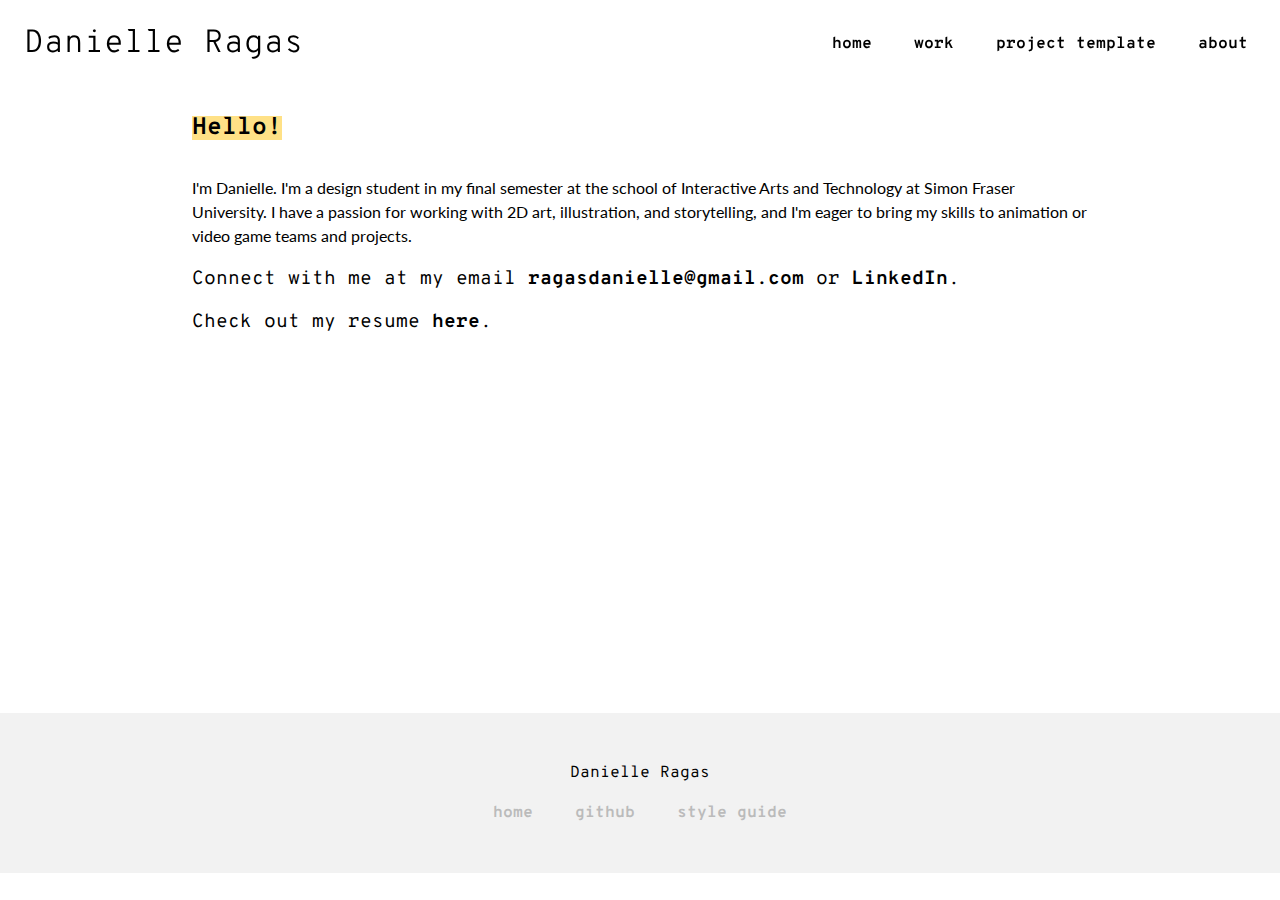
==== about.html @ 9d45aa0d "First check in" ====
<!DOCTYPE html>
<html lang="en">
  <head>
    <meta charset="utf-8">
    <title>Danielle Ragas | Home</title>
    <link rel="stylesheet" type="text/css" href="css/normalize.css" />
    <link rel="stylesheet" type="text/css" href="css/main.css" />
    <link rel="stylesheet" type="text/css" href="css/grids.css" />
    <meta name="viewport" content="width=device-width, initial-scale=1">
  </head>

  <body>

    <header>
      <nav class="col-container">
        <div class="col">
          <a class="nav-title" href="index.html">Danielle Ragas</a>
        </div>

        <div class="col-nav">
          <div class="nav-links">
            <a class="nav-link" href="index.html">home</a>
            <a class="nav-link" href="index.html#work">work</a>
            <a class="nav-link" href="project-template.html">project template</a>
            <a class="nav-link" href="about.html">about</a>
          </div>
        </div>

      </nav>
    </header>

    <div class="container">
      <section>
        <h2>Hello!</h2>
        <p>I'm Danielle. I'm a design student in my final semester at the school of Interactive Arts and Technology at Simon Fraser University. I have a passion for working with 2D art, illustration, and storytelling, and I'm eager to bring my skills to animation or video game teams and projects. </p>

        <p class="about-text">Connect with me at my email <a href="#">ragasdanielle@gmail.com</a> or <a href="#">LinkedIn</a>.</p>

        <p class="about-text">Check out my resume <a href="#">here</a>.</p>
      </section>

    </div>

    <footer>
      <p>Danielle Ragas</p>
      <a class="footer-link" href="index.html">home</a>
      <a class="footer-link" href="https://github.com/daniellerrrrrr/P03Portfolio">github</a>
      <a class="footer-link" href="styleguide.html">style guide</a>
    </footer>

  </body>
</html>
---- css/main.css ----
@import url('https://fonts.googleapis.com/css?family=Overpass+Mono:300,400,600|Lato:400,700');

body{
  color: #000;
  margin:0;
  font-family: 'Lato', sans-serif;
  line-height: 1.5rem;
}

header{
  margin: 1rem;
}

a{
  text-decoration: none;
  color: #000;
  font-weight: bold;
  transition: 0.2s;
}

.container a:hover{
  background: #ffe186;
  transition: 0.2s;
}

.container{
  width: 70%;
  margin: 6rem auto 2rem;
  min-height: 65vh;
}

.index-container{
  width: 90%;
  margin: 6rem auto 2rem;
}

h1, h2, h3, h4{
  font-family: 'Overpass Mono', sans-serif;
}

h2{
  background: #ffe186;
  display: inline-block;
}

h3{
  font-style: italic;
}

img{
  width: 100%;
}

figure{
  margin: 0 0.5rem 1rem 0;
}

figcaption{
  font-style: italic;
}

.image-link{
  -webkit-filter: grayscale(70%);
  filter: grayscale(70%);
  opacity: 0.8;
  transition: 0.4s;
  /* width: 75%; */
}

.image-link:hover{
  -webkit-filter: grayscale(0%);
  filter: grayscale(0%);
  opacity: 1;
  transition: 0.4s;
}

.image-header{
  padding: 8rem;
  background: center / cover no-repeat url("../images/coverImages/beepCover.jpg");
}

nav{
  background-color: rgba(255, 255, 255, 0.75);
  width: 100%;
  margin:0;
  /* font-weight: bold; */
  padding: 1.5rem;
  position: fixed;
  top:0;
  left:0;
  overflow: hidden;
  font-family: 'Overpass Mono', sans-serif;
  z-index: 99;
}

.nav-link{
  margin-left: 2rem;
  transition: 0.2s;
}

.nav-link:hover, .nav-title:hover{
  /* color: #ffbd14; */
  /* font-weight: bold; */
  transition: 0.2s;
  border-bottom: 4px solid #ffe186;
}

.nav-links{
  text-align: right;
  padding: 0.5rem;
  text-transform: lowercase;
}

.nav-link-example a{
  transition: 0.2s;
  background: #fff;
  text-transform: lowercase;
  font-family: 'Overpass Mono', sans-serif;
}

.nav-link-example a:hover{
  transition: 0.2s;
  background: #fff;
  border-bottom: 4px solid #ffe186;
}

.nav-title{
  text-align: left;
  padding: 0;
  margin: 0;
  font-size: 2rem;
  font-weight: 300;
  transition: 0.3s;
  line-height: normal;
}

footer{
  background: #f2f2f2;
  padding: 2rem 2rem 3rem;
  text-align: center;
  font-family: 'Overpass Mono', sans-serif;
}

.footer-link{
  padding: 1rem;
  font-weight: bold;
  color: #bbb;
  transition: 0.2s;
}

.footer-link:hover{
  color: #000;
  transition: 0.2s;
}

.element{
  background: #FFF;
  padding: 0 0.5rem 0.5rem 0rem;
}

.h1-styleguide{
  font-size: 2rem;
  font-weight: bold;
  line-height: 1rem;
}

.font-styleguide{
  font-size: 1.5rem;
  margin-top: 0;
}

.divider{
  border-top: 3px solid #e3e3e3;
}

.divider-col-2{
}

.main{
  font-family: 'Lato', sans-serif;
}

.secondary{
  font-family: 'Overpass Mono', sans-serif;
}

.proj-name{
  font-size: 1.7rem;
  background: #fff;
  font-weight: bold;
  margin-bottom: 0.5rem;
  /* display:block; */
}

/* .proj-name-alt{
  background: #ffe186;
  display: inline-block;
  font-size: 1.7rem;
  font-weight: bold;
  margin-bottom: 0.5rem;
} */

.proj-role{
  font-size: 1rem;
  background: #fff;
  margin-top: 0;
}

.about-text{
  font-size: 1.2rem;
  /* font-weight: bold; */
  font-family: 'Overpass Mono', sans-serif;
}

@media only screen and (max-width: 820px) {
  .container{
    width: 80%;
    margin: 10rem auto 2rem;
  }

  .nav-links{
    text-align: left;
    padding-left: 0;
  }

  .nav-link{
    margin-left: 0;
    margin-right:2rem;
  }

  .divider-col-2{
    border-top: 3px solid #e3e3e3;
  }

  .secondary{
    margin-top:2rem;
  }
}
---- css/grids.css ----
*, *::after, *::before{
  box-sizing: border-box;
}

.col-container{
  display: flex;
  display: -webkit-flex;
  display: -ms-flex;

  flex-wrap: wrap;
  -webkit-flex-wrap: wrap;
  -ms-flex-wrap: wrap;

  align-items: flex-start;
  -webkit-align-items: flex-start;
  -ms-align-items: flex-start;
}

.col{
  flex: 1 1 0;
  -webkit-flex: 1 1 0;
  -ms-webkit-flex:  1 1 0;
}

.col-nav{
  flex: 2 1 0;
  -webkit-flex: 2 1 0;
  -ms-webkit-flex:  2 1 0;
}

.col-2:last-child{
  margin-left: 1rem;
}

.align{
  align-items: baseline;
}

.index{
  flex-direction: column;
}

@media only screen and (max-width: 820px) {
  .col-container{
    flex-direction: column;
  }

  .col:last-child{
    margin-left: 0rem;
  }
}
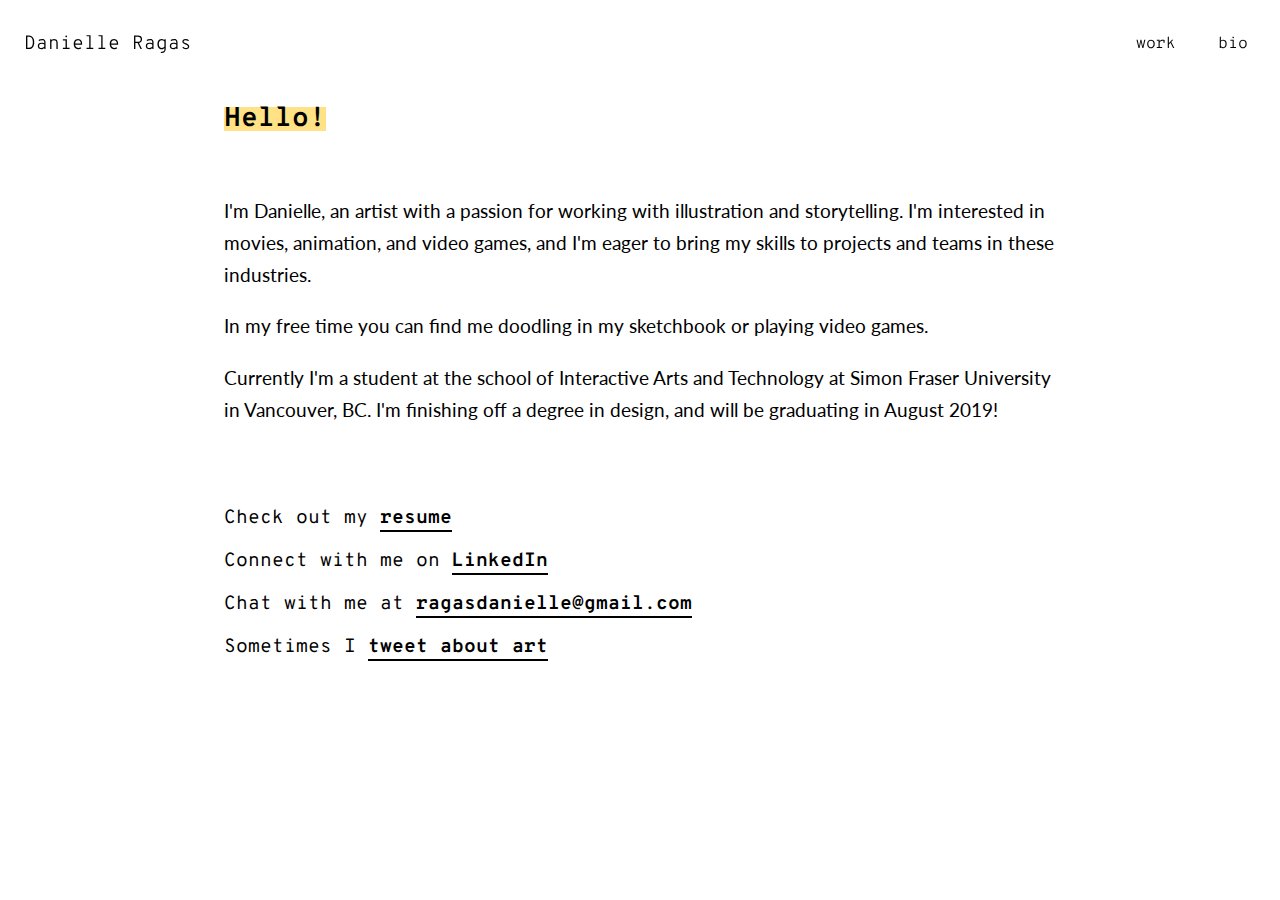
==== commit afd80b74: "2nd Draft" ====
--- a/about.html
+++ b/about.html
@@ -2,7 +2,7 @@
 <html lang="en">
   <head>
     <meta charset="utf-8">
-    <title>Danielle Ragas | Home</title>
+    <title>Danielle Ragas | About</title>
     <link rel="stylesheet" type="text/css" href="css/normalize.css" />
     <link rel="stylesheet" type="text/css" href="css/main.css" />
     <link rel="stylesheet" type="text/css" href="css/grids.css" />
@@ -12,17 +12,15 @@
   <body>
 
     <header>
-      <nav class="col-container">
+      <nav class="col-container-nav">
         <div class="col">
           <a class="nav-title" href="index.html">Danielle Ragas</a>
         </div>
 
         <div class="col-nav">
           <div class="nav-links">
-            <a class="nav-link" href="index.html">home</a>
-            <a class="nav-link" href="index.html#work">work</a>
-            <a class="nav-link" href="project-template.html">project template</a>
-            <a class="nav-link" href="about.html">about</a>
+            <a class="nav-link" href="index.html">work</a>
+            <a class="nav-link" href="about.html">bio</a>
           </div>
         </div>
 
@@ -31,22 +29,31 @@
 
     <div class="container">
       <section>
-        <h2>Hello!</h2>
-        <p>I'm Danielle. I'm a design student in my final semester at the school of Interactive Arts and Technology at Simon Fraser University. I have a passion for working with 2D art, illustration, and storytelling, and I'm eager to bring my skills to animation or video game teams and projects. </p>
+        <h2 class="about-title">Hello!</h2>
 
-        <p class="about-text">Connect with me at my email <a href="#">ragasdanielle@gmail.com</a> or <a href="#">LinkedIn</a>.</p>
+        <!-- <div class="about-header"></div> -->
 
-        <p class="about-text">Check out my resume <a href="#">here</a>.</p>
+        <p class="about">I'm Danielle, an artist with a passion for working with illustration and storytelling. I'm interested in movies, animation, and video games, and I'm eager to bring my skills to projects and teams in these industries.</p>
+        <p class="about">In my free time you can find me doodling in my sketchbook or playing video games.</p>
+
+        <p class="about">Currently I'm a student at the school of Interactive Arts and Technology at Simon Fraser University in Vancouver, BC. I'm finishing off a degree in design, and will be graduating in August 2019!</p>
+
+        <div class="about-links ">
+          <p>Check out my <a href="docs/DanielleRagas_resume.pdf">resume</a></p>
+          <p>Connect with me on <a href="#">LinkedIn</a></p>
+          <p>Chat with me at <a href="mailto:ragasdanielle@gmail.com">ragasdanielle@gmail.com</a></p>
+          <p>Sometimes I <a href="https://twitter.com/tsuyuus">tweet about art</a></p>
+        </div>
       </section>
-
     </div>
 
-    <footer>
-      <p>Danielle Ragas</p>
-      <a class="footer-link" href="index.html">home</a>
-      <a class="footer-link" href="https://github.com/daniellerrrrrr/P03Portfolio">github</a>
+    <!-- <footer>
+      <a class="footer-link" href="mailto:ragasdanielle@gmail.com">ragasdanielle@gmail.com</a>
+      <a class="footer-link" href="https://twitter.com/tsuyuus">Twitter</a>
+      <a class="footer-link" href="https://www.linkedin.com/in/daniellerr/">LinkedIn</a>
+      <a class="footer-link" href="https://github.com/daniellerrrrrr/P03Portfolio">Github</a>
       <a class="footer-link" href="styleguide.html">style guide</a>
-    </footer>
+    </footer> -->
 
   </body>
 </html>
--- a/css/main.css
+++ b/css/main.css
@@ -7,6 +7,10 @@
   line-height: 1.5rem;
 }
 
+p{
+  margin-top:0;
+}
+
 header{
   margin: 1rem;
 }
@@ -14,41 +18,73 @@
 a{
   text-decoration: none;
   color: #000;
+  transition: 0.2s;
+}
+
+.container a{
   font-weight: bold;
-  transition: 0.2s;
+  border-bottom: 2px solid #000;
 }
 
 .container a:hover{
   background: #ffe186;
   transition: 0.2s;
+  border-bottom: 2px solid #ffe186;
+  /* border-bottom: 2px solid #fff; */
 }
 
 .container{
-  width: 70%;
+  width: 65%;
   margin: 6rem auto 2rem;
-  min-height: 65vh;
+  min-height: 67vh;
 }
 
 .index-container{
-  width: 90%;
-  margin: 6rem auto 2rem;
+  margin: 5.55rem auto 0;
+}
+
+::selection {
+  background: #e3e3e3;
+}
+
+::-moz-selection {
+  background: #e3e3e3;
 }
 
 h1, h2, h3, h4{
   font-family: 'Overpass Mono', sans-serif;
+  margin: 0.7rem 0;
 }
 
 h2{
   background: #ffe186;
   display: inline-block;
+  font-size: 1.7rem;
 }
 
 h3{
+  margin-bottom: 0.5rem;
+  font-weight: 600;
+}
+
+h4{
   font-style: italic;
+}
+
+/* .list{
+  margin-bottom: 0.5rem;
+} */
+
+ul{
+  list-style-type: none;
+  padding: 0 2rem 0 0;
+  margin-top: 0;
 }
 
 img{
   width: 100%;
+  height: 100%;
+  vertical-align: bottom;
 }
 
 figure{
@@ -59,31 +95,62 @@
   font-style: italic;
 }
 
+.space{
+  margin-top:3rem;
+}
+
 .image-link{
-  -webkit-filter: grayscale(70%);
-  filter: grayscale(70%);
+  -webkit-filter: grayscale(0%);
+  filter: grayscale(0%);
   opacity: 0.8;
   transition: 0.4s;
-  /* width: 75%; */
 }
 
 .image-link:hover{
+  -webkit-filter: grayscale(100%);
+  filter: grayscale(100%);
+  opacity: 1;
+  transition: 0.4s;
+}
+
+.image-header{
+  padding: 8rem;
+  background: center / cover no-repeat url("../images/coverImages/amorphousCover.jpg");
+}
+
+.index-image{
+  padding: 15rem 5rem 5rem 6rem;
   -webkit-filter: grayscale(0%);
   filter: grayscale(0%);
-  opacity: 1;
   transition: 0.4s;
 }
 
-.image-header{
-  padding: 8rem;
+.index-image:hover{
+  -webkit-filter: grayscale(75%);
+  filter: grayscale(75%);
+  transition: 0.4s;
+}
+
+.beep{
   background: center / cover no-repeat url("../images/coverImages/beepCover.jpg");
+}
+
+.bioware{
+  background: center / cover no-repeat url("../images/coverImages/anthemCover.png");
+}
+
+.illust{
+  background: center / cover no-repeat url("../images/coverImages/coffeeCover.png");
+}
+
+.amorphous{
+  background: center / cover no-repeat url("../images/coverImages/amorphousCover.jpg");
 }
 
 nav{
   background-color: rgba(255, 255, 255, 0.75);
   width: 100%;
   margin:0;
-  /* font-weight: bold; */
   padding: 1.5rem;
   position: fixed;
   top:0;
@@ -109,6 +176,7 @@
   text-align: right;
   padding: 0.5rem;
   text-transform: lowercase;
+  font-weight: 300;
 }
 
 .nav-link-example a{
@@ -116,6 +184,8 @@
   background: #fff;
   text-transform: lowercase;
   font-family: 'Overpass Mono', sans-serif;
+  font-weight: 300;
+  border-bottom: 0;
 }
 
 .nav-link-example a:hover{
@@ -128,7 +198,7 @@
   text-align: left;
   padding: 0;
   margin: 0;
-  font-size: 2rem;
+  font-size: 1.2rem;
   font-weight: 300;
   transition: 0.3s;
   line-height: normal;
@@ -136,21 +206,24 @@
 
 footer{
   background: #f2f2f2;
-  padding: 2rem 2rem 3rem;
-  text-align: center;
+  /* background: #ffffff; */
+  padding: 2rem;
+  text-align: right;
   font-family: 'Overpass Mono', sans-serif;
 }
 
 .footer-link{
-  padding: 1rem;
-  font-weight: bold;
-  color: #bbb;
+  font-size: 0.75rem;
+  margin-left: 0.5rem;
+  font-weight: 300;
+  color: #909090;
   transition: 0.2s;
 }
 
 .footer-link:hover{
   color: #000;
   transition: 0.2s;
+  border-bottom: 1px solid #000;
 }
 
 .element{
@@ -161,7 +234,7 @@
 .h1-styleguide{
   font-size: 2rem;
   font-weight: bold;
-  line-height: 1rem;
+  margin: 1rem 0 1rem 0;
 }
 
 .font-styleguide{
@@ -171,6 +244,7 @@
 
 .divider{
   border-top: 3px solid #e3e3e3;
+  padding: 1rem 0 0 0;
 }
 
 .divider-col-2{
@@ -185,32 +259,93 @@
 }
 
 .proj-name{
-  font-size: 1.7rem;
+  font-size: 1.8rem;
   background: #fff;
+  /* background: #ffe186; */
   font-weight: bold;
+  margin: 0.5rem 0 0;
+  /* padding: 0.3rem 0.3rem 0; */
+}
+
+.proj-role{
+  font-size: 1.2rem;
+  background: #fff;
+  margin-top: 0;
+  font-style: italic;
+  margin: 1rem 0;
+  padding: 0.2rem 0;
+}
+
+.index-image h3{
+  margin-top: 0;
+}
+
+.about{
+  font-size: 1.2rem;
+  line-height: 2rem;
+  margin-top: 1rem;
+}
+
+.about-title{
+  margin-bottom: 3rem;
+}
+
+.about-header{
+  padding: 7rem;
+  background: center / cover no-repeat url("../images/coverImages/coffeeCover.png");
+}
+
+.about-links{
+  margin: 5rem 0;
+  font-size: 1.2rem;
+  font-family: 'Overpass Mono', sans-serif;
+}
+
+.bg{
+  display: inline-block;
   margin-bottom: 0.5rem;
-  /* display:block; */
-}
-
-/* .proj-name-alt{
+  border: 1px solid #000;
+  padding:4rem 0 1rem 1rem;
+  width:100%;
+}
+
+.footer-colour{
+  background: #f2f2f2;
+  display: inline-block;
+  margin-bottom: 0.5rem;
+  padding:4rem 0 1rem 1rem;
+  width:100%;
+}
+
+.accent{
   background: #ffe186;
   display: inline-block;
-  font-size: 1.7rem;
-  font-weight: bold;
   margin-bottom: 0.5rem;
-} */
-
-.proj-role{
-  font-size: 1rem;
-  background: #fff;
-  margin-top: 0;
-}
-
-.about-text{
-  font-size: 1.2rem;
-  /* font-weight: bold; */
-  font-family: 'Overpass Mono', sans-serif;
-}
+  padding:4rem 0 1rem 1rem;
+  width:100%;
+}
+
+.index-link{
+  width: 100%;
+  /* display: block;
+  height: auto; */
+}
+
+.footer p{
+  display: inline-block;
+}
+
+.desc{
+  width: 70%;
+  margin:auto;
+  padding: 6rem 0;
+}
+
+.index-container figure{
+  margin: 0;
+  padding: 0;
+}
+
 
 @media only screen and (max-width: 820px) {
   .container{
@@ -218,6 +353,10 @@
     margin: 10rem auto 2rem;
   }
 
+  .index-container{
+    margin: 8rem auto 0;
+  }
+
   .nav-links{
     text-align: left;
     padding-left: 0;
@@ -235,4 +374,34 @@
   .secondary{
     margin-top:2rem;
   }
-}
+
+  /* .beep{
+    padding: 5rem;
+  }
+
+  .bioware{
+    padding: 5rem;
+  }
+
+  .illust{
+    padding: 5rem;
+  }
+
+  .amorphous{
+    padding: 5rem;
+  } */
+
+  .index-image{
+    padding: 10rem 5rem;
+  }
+
+  footer{
+    text-align: left;
+  }
+
+  .footer-link{
+    margin: 0 0.5rem 0 0;
+  }
+
+
+}
--- a/css/grids.css
+++ b/css/grids.css
@@ -16,6 +16,65 @@
   -ms-align-items: flex-start;
 }
 
+.index{
+  display: flex;
+  display: -webkit-flex;
+  display: -ms-flex;
+
+  flex-wrap: wrap;
+  -webkit-flex-wrap: wrap;
+  -ms-flex-wrap: wrap;
+
+  align-items: stretch;
+  -webkit-align-items: stretch;
+  -ms-align-items: stretch;
+}
+
+.col-container-nav{
+  display: flex;
+  display: -webkit-flex;
+  display: -ms-flex;
+
+  flex-wrap: wrap;
+  -webkit-flex-wrap: wrap;
+  -ms-flex-wrap: wrap;
+
+  align-items: center;
+  -webkit-align-items: center;
+  -ms-align-items: center;
+}
+
+.col-container-project{
+  display: flex;
+  display: -webkit-flex;
+  display: -ms-flex;
+
+  flex-wrap: wrap;
+  -webkit-flex-wrap: wrap;
+  -ms-flex-wrap: wrap;
+
+  align-items: flex-start;
+  -webkit-align-items: flex-start;
+  -ms-align-items: flex-start;
+
+}
+
+.col-projects{
+
+}
+
+.col-desc{
+  flex: 1 1 5rem;
+  margin-right: 3rem;
+}
+
+.col-desc-illust-page{
+  flex: 5 1 5rem;
+  margin-right: 3rem;
+}
+
+
+
 .col{
   flex: 1 1 0;
   -webkit-flex: 1 1 0;
@@ -28,7 +87,10 @@
   -ms-webkit-flex:  2 1 0;
 }
 
-.col-2:last-child{
+/* .col-2:last-child{
+  margin-left: 1rem;
+} */
+.col-2{
   margin-left: 1rem;
 }
 
@@ -36,9 +98,18 @@
   align-items: baseline;
 }
 
-.index{
+/* .index{
   flex-direction: column;
+} */
+
+.col-index{
+  width: 35%;
 }
+
+.col-index:nth-child(even){
+  width: 65%;
+}
+
 
 @media only screen and (max-width: 820px) {
   .col-container{
@@ -48,4 +119,19 @@
   .col:last-child{
     margin-left: 0rem;
   }
+
+  .col{
+    width: 100%;
+  }
+
+  .col-index{
+    width: 100%;
+  }
+  .col-index:nth-child(even){
+    width: 100%;
+  }
+
+  .col-2{
+    margin-left: 0;
+  }
 }
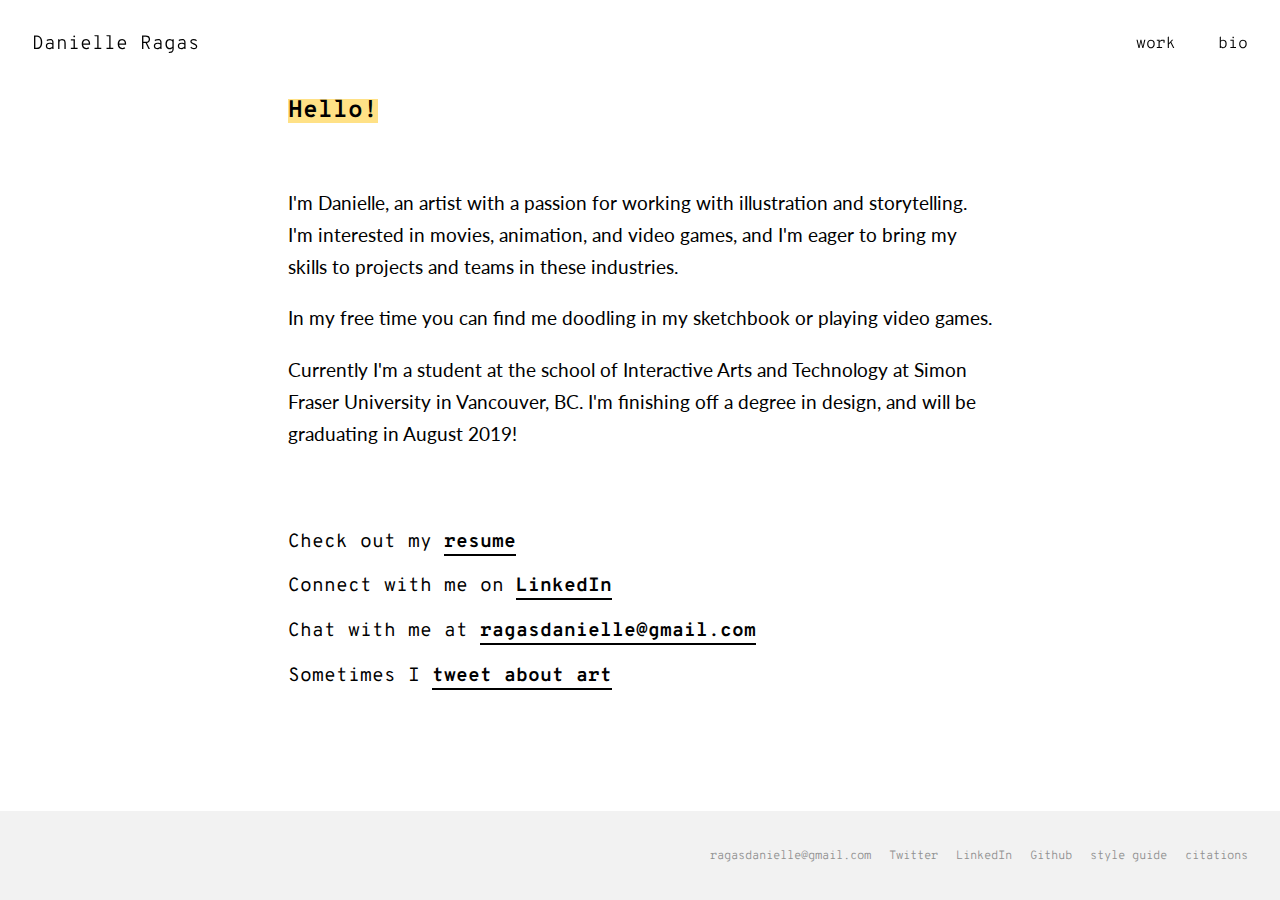
==== commit a10d6825: "copy+content+styling edits" ====
--- a/about.html
+++ b/about.html
@@ -10,6 +10,7 @@
   </head>
 
   <body>
+    <div class="content">
 
     <header>
       <nav class="col-container-nav">
@@ -27,12 +28,11 @@
       </nav>
     </header>
 
+<main>
+
     <div class="container">
       <section>
         <h2 class="about-title">Hello!</h2>
-
-        <!-- <div class="about-header"></div> -->
-
         <p class="about">I'm Danielle, an artist with a passion for working with illustration and storytelling. I'm interested in movies, animation, and video games, and I'm eager to bring my skills to projects and teams in these industries.</p>
         <p class="about">In my free time you can find me doodling in my sketchbook or playing video games.</p>
 
@@ -46,14 +46,17 @@
         </div>
       </section>
     </div>
+  </main>
 
-    <!-- <footer>
-      <a class="footer-link" href="mailto:ragasdanielle@gmail.com">ragasdanielle@gmail.com</a>
-      <a class="footer-link" href="https://twitter.com/tsuyuus">Twitter</a>
-      <a class="footer-link" href="https://www.linkedin.com/in/daniellerr/">LinkedIn</a>
-      <a class="footer-link" href="https://github.com/daniellerrrrrr/P03Portfolio">Github</a>
-      <a class="footer-link" href="styleguide.html">style guide</a>
-    </footer> -->
+  <footer>
+    <a class="footer-link" href="mailto:ragasdanielle@gmail.com">ragasdanielle@gmail.com</a>
+    <a class="footer-link" href="https://twitter.com/tsuyuus">Twitter</a>
+    <a class="footer-link" href="https://www.linkedin.com/in/daniellerr/">LinkedIn</a>
+    <a class="footer-link" href="https://github.com/daniellerrrrrr/P03Portfolio">Github</a>
+    <a class="footer-link" href="styleguide.html">style guide</a>
+    <a class="footer-link" href="citations.html">citations</a>
+  </footer>
 
+</div>
   </body>
 </html>
--- a/css/main.css
+++ b/css/main.css
@@ -7,18 +7,17 @@
   line-height: 1.5rem;
 }
 
+html, body { height: 100%; }
+
+
 p{
-  margin-top:0;
-}
-
-header{
-  margin: 1rem;
+  line-height: 1.6rem;
 }
 
 a{
   text-decoration: none;
   color: #000;
-  transition: 0.2s;
+  transition: 0.1s;
 }
 
 .container a{
@@ -30,17 +29,17 @@
   background: #ffe186;
   transition: 0.2s;
   border-bottom: 2px solid #ffe186;
-  /* border-bottom: 2px solid #fff; */
 }
 
 .container{
-  width: 65%;
-  margin: 6rem auto 2rem;
-  min-height: 67vh;
+  width: 55%;
+  margin: 5.5rem auto 4.5rem;
+  /* min-height: 67vh; */
 }
 
 .index-container{
-  margin: 5.55rem auto 0;
+  width: 55%;
+  margin: 5.5rem auto 0;
 }
 
 ::selection {
@@ -51,7 +50,7 @@
   background: #e3e3e3;
 }
 
-h1, h2, h3, h4{
+h1, h2, h3, h4, h5{
   font-family: 'Overpass Mono', sans-serif;
   margin: 0.7rem 0;
 }
@@ -59,21 +58,25 @@
 h2{
   background: #ffe186;
   display: inline-block;
-  font-size: 1.7rem;
-}
-
-h3{
+  font-size: 1.5rem;
+}
+
+.index-container h2{
+  background: #fff;
+}
+
+/* h3{
   margin-bottom: 0.5rem;
   font-weight: 600;
-}
-
-h4{
+} */
+
+/* h4{
   font-style: italic;
-}
-
-/* .list{
-  margin-bottom: 0.5rem;
 } */
+
+h5{
+  line-height: 0;
+}
 
 ul{
   list-style-type: none;
@@ -88,7 +91,7 @@
 }
 
 figure{
-  margin: 0 0.5rem 1rem 0;
+  margin: 0 0.5rem 0.5rem 0;
 }
 
 figcaption{
@@ -102,14 +105,12 @@
 .image-link{
   -webkit-filter: grayscale(0%);
   filter: grayscale(0%);
-  opacity: 0.8;
   transition: 0.4s;
 }
 
 .image-link:hover{
   -webkit-filter: grayscale(100%);
   filter: grayscale(100%);
-  opacity: 1;
   transition: 0.4s;
 }
 
@@ -131,24 +132,52 @@
   transition: 0.4s;
 }
 
+.overlay{
+  height: 100%;
+  width: 100%;
+  opacity: 0.3;
+  transition: 0.4s;
+}
+
+.overlay:hover{
+  opacity: 0;
+}
+
 .beep{
-  background: center / cover no-repeat url("../images/coverImages/beepCover.jpg");
+  background:center / cover no-repeat url("../images/coverImages/beepCover.jpg");
+  transition: 0.4s;
+}
+
+.beep-c{
+  background-color: #00e0ff;
 }
 
 .bioware{
   background: center / cover no-repeat url("../images/coverImages/anthemCover.png");
 }
 
+.bioware-c{
+  background-color: #ff0000;
+}
+
 .illust{
   background: center / cover no-repeat url("../images/coverImages/coffeeCover.png");
 }
 
+.illust-c{
+  background-color: #ffb000;
+}
+
 .amorphous{
   background: center / cover no-repeat url("../images/coverImages/amorphousCover.jpg");
 }
 
+.amorphous-c{
+  background-color: #3b00ff;
+}
+
 nav{
-  background-color: rgba(255, 255, 255, 0.75);
+  background-color: rgba(255, 255, 255, 0.85);
   width: 100%;
   margin:0;
   padding: 1.5rem;
@@ -166,8 +195,6 @@
 }
 
 .nav-link:hover, .nav-title:hover{
-  /* color: #ffbd14; */
-  /* font-weight: bold; */
   transition: 0.2s;
   border-bottom: 4px solid #ffe186;
 }
@@ -197,7 +224,7 @@
 .nav-title{
   text-align: left;
   padding: 0;
-  margin: 0;
+  margin: 0 0 0 0.5rem;
   font-size: 1.2rem;
   font-weight: 300;
   transition: 0.3s;
@@ -206,7 +233,6 @@
 
 footer{
   background: #f2f2f2;
-  /* background: #ffffff; */
   padding: 2rem;
   text-align: right;
   font-family: 'Overpass Mono', sans-serif;
@@ -228,7 +254,7 @@
 
 .element{
   background: #FFF;
-  padding: 0 0.5rem 0.5rem 0rem;
+  padding: 0 0 0.5rem 0rem;
 }
 
 .h1-styleguide{
@@ -261,7 +287,7 @@
 .proj-name{
   font-size: 1.8rem;
   background: #fff;
-  /* background: #ffe186; */
+  background: #ffe186;
   font-weight: bold;
   margin: 0.5rem 0 0;
   /* padding: 0.3rem 0.3rem 0; */
@@ -270,10 +296,9 @@
 .proj-role{
   font-size: 1.2rem;
   background: #fff;
-  margin-top: 0;
-  font-style: italic;
+  /* font-style: italic; */
   margin: 1rem 0;
-  padding: 0.2rem 0;
+  /* padding: 0.2rem 0; */
 }
 
 .index-image h3{
@@ -336,16 +361,15 @@
 }
 
 .desc{
-  width: 70%;
-  margin:auto;
-  padding: 6rem 0;
+  /* width: 50%;
+  margin:auto; */
+  padding: 8rem 0 8rem 1rem;
 }
 
 .index-container figure{
   margin: 0;
   padding: 0;
 }
-
 
 @media only screen and (max-width: 820px) {
   .container{
@@ -357,15 +381,15 @@
     margin: 8rem auto 0;
   }
 
-  .nav-links{
+  /* .nav-links{
     text-align: left;
     padding-left: 0;
-  }
-
-  .nav-link{
+  } */
+
+  /* .nav-link{
     margin-left: 0;
     margin-right:2rem;
-  }
+  } */
 
   .divider-col-2{
     border-top: 3px solid #e3e3e3;
@@ -395,13 +419,13 @@
     padding: 10rem 5rem;
   }
 
-  footer{
+  /* footer{
     text-align: left;
-  }
-
-  .footer-link{
+  } */
+
+  /* .footer-link{
     margin: 0 0.5rem 0 0;
-  }
-
-
-}
+  } */
+
+
+}
--- a/css/grids.css
+++ b/css/grids.css
@@ -2,7 +2,7 @@
   box-sizing: border-box;
 }
 
-.col-container{
+.col-container, .col-container-info{
   display: flex;
   display: -webkit-flex;
   display: -ms-flex;
@@ -44,7 +44,7 @@
   -ms-align-items: center;
 }
 
-.col-container-project{
+/* .col-container-project{
   display: flex;
   display: -webkit-flex;
   display: -ms-flex;
@@ -57,25 +57,23 @@
   -webkit-align-items: flex-start;
   -ms-align-items: flex-start;
 
-}
+} */
 
 .col-projects{
-
 }
 
 .col-desc{
-  flex: 1 1 5rem;
+  flex: 1 1 6rem;
   margin-right: 3rem;
 }
 
+/*
 .col-desc-illust-page{
   flex: 5 1 5rem;
   margin-right: 3rem;
-}
+} */
 
-
-
-.col{
+.col, .col-info{
   flex: 1 1 0;
   -webkit-flex: 1 1 0;
   -ms-webkit-flex:  1 1 0;
@@ -90,6 +88,7 @@
 /* .col-2:last-child{
   margin-left: 1rem;
 } */
+
 .col-2{
   margin-left: 1rem;
 }
@@ -102,18 +101,56 @@
   flex-direction: column;
 } */
 
-.col-index{
-  width: 35%;
+.col-index:first-child{
+  width: 60%;
+  margin-bottom: 1rem;
 }
 
 .col-index:nth-child(even){
-  width: 65%;
+  width: 40%;
+  margin-bottom: 1rem;
 }
+
+.col-desc-large{
+  flex: 2 1 5rem;
+  margin-right: 3rem;
+}
+
+.col-desc-larger{
+  flex: 2 1 0;
+  margin-right: 3rem;
+}
+
+/* .col-small{
+  flex: 1 1 0;
+  -webkit-flex: 1 1 0;
+  -ms-webkit-flex:  1 1 0;
+} */
+
+.content {
+  min-height: 100%;
+  display: flex;
+  flex-direction: column;
+  align-items: stretch;
+}
+
+main{
+  flex-grow: 1;
+}
+
+header, footer, main{
+  flex-shrink: 0;
+}
+
 
 
 @media only screen and (max-width: 820px) {
   .col-container{
     flex-direction: column;
+  }
+
+  .col-container-info{
+    margin-top: 2rem;
   }
 
   .col:last-child{
@@ -134,4 +171,10 @@
   .col-2{
     margin-left: 0;
   }
+
+  .col-nav{
+    flex: 1 1 0;
+    -webkit-flex: 1 1 0;
+    -ms-webkit-flex:  1 1 0;
+  }
 }
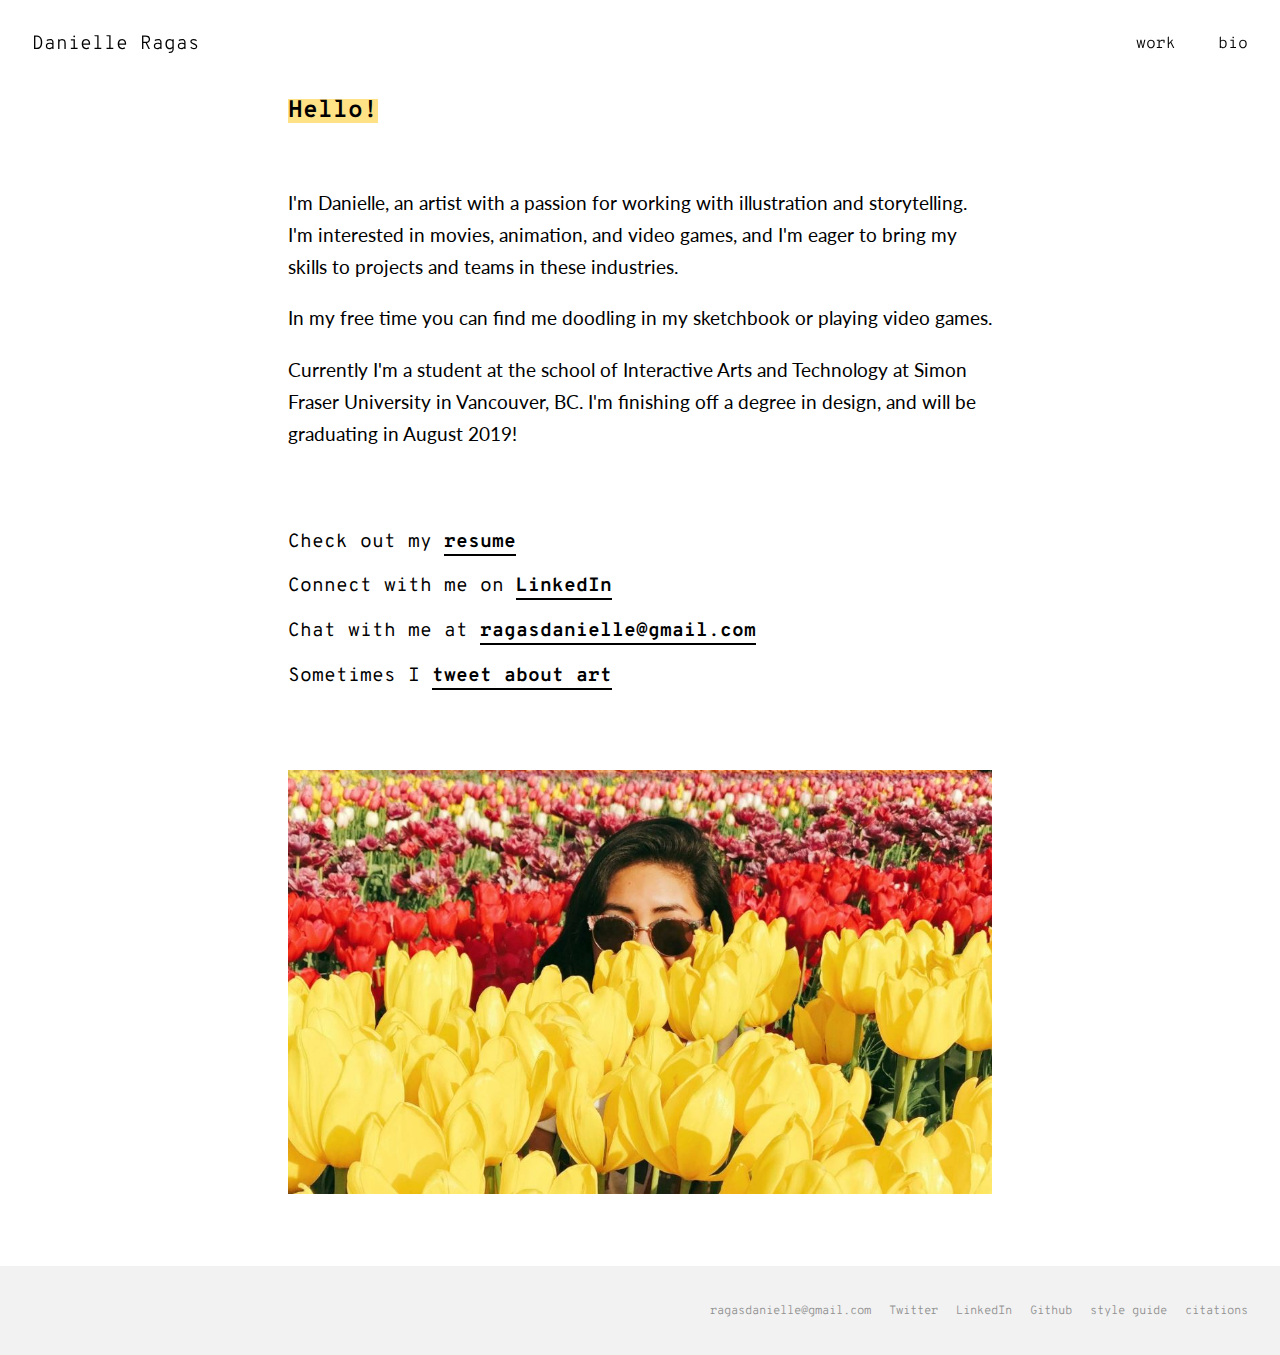
==== commit 6a766ff1: "content and design finished" ====
--- a/about.html
+++ b/about.html
@@ -38,14 +38,19 @@
 
         <p class="about">Currently I'm a student at the school of Interactive Arts and Technology at Simon Fraser University in Vancouver, BC. I'm finishing off a degree in design, and will be graduating in August 2019!</p>
 
-        <div class="about-links ">
-          <p>Check out my <a href="docs/DanielleRagas_resume.pdf">resume</a></p>
-          <p>Connect with me on <a href="#">LinkedIn</a></p>
-          <p>Chat with me at <a href="mailto:ragasdanielle@gmail.com">ragasdanielle@gmail.com</a></p>
-          <p>Sometimes I <a href="https://twitter.com/tsuyuus">tweet about art</a></p>
-        </div>
+              <div class="about-links ">
+                <p>Check out my <a href="docs/DanielleRagas_resume.pdf">resume</a></p>
+                <p>Connect with me on <a href="#">LinkedIn</a></p>
+                <p>Chat with me at <a href="mailto:ragasdanielle@gmail.com">ragasdanielle@gmail.com</a></p>
+                <p>Sometimes I <a href="https://twitter.com/tsuyuus">tweet about art</a></p>
+              </div>
+
+            <figure>
+              <img src="images/profile2.JPG" alt=""/>
+            </figure>
       </section>
     </div>
+
   </main>
 
   <footer>
--- a/css/main.css
+++ b/css/main.css
@@ -9,7 +9,6 @@
 
 html, body { height: 100%; }
 
-
 p{
   line-height: 1.6rem;
 }
@@ -34,12 +33,43 @@
 .container{
   width: 55%;
   margin: 5.5rem auto 4.5rem;
-  /* min-height: 67vh; */
-}
-
-.index-container{
+}
+
+.illust-container1{
   width: 55%;
   margin: 5.5rem auto 0;
+}
+
+.illust-container1 a{
+  font-weight: bold;
+  border-bottom: 2px solid #000;
+}
+
+.illust-container1 a:hover{
+  background: #ffe186;
+  transition: 0.2s;
+  border-bottom: 2px solid #ffe186;
+}
+
+.illust-container2{
+  width: 55%;
+  margin: 0 auto 4.5rem;
+}
+
+.illust-container1 figure, .wide-container figure{
+  margin-bottom: 0;
+}
+
+.index-container{ /* change width back to 44*/
+  width:100%;
+  padding: 0 2rem;
+  margin: 5.5rem auto 0;
+}
+
+.wide-container{
+  width:75%;
+  padding: 0 2rem;
+  margin: 0 auto 0.5rem;
 }
 
 ::selection {
@@ -65,15 +95,6 @@
   background: #fff;
 }
 
-/* h3{
-  margin-bottom: 0.5rem;
-  font-weight: 600;
-} */
-
-/* h4{
-  font-style: italic;
-} */
-
 h5{
   line-height: 0;
 }
@@ -84,6 +105,10 @@
   margin-top: 0;
 }
 
+.citations ul{
+  line-height: 2.5rem;
+}
+
 img{
   width: 100%;
   height: 100%;
@@ -91,11 +116,12 @@
 }
 
 figure{
-  margin: 0 0.5rem 0.5rem 0;
+  margin: 0 0 0.5rem 0;
 }
 
 figcaption{
-  font-style: italic;
+  font-family: 'Overpass Mono', sans-serif;
+  font-size: 0.9rem;
 }
 
 .space{
@@ -105,13 +131,13 @@
 .image-link{
   -webkit-filter: grayscale(0%);
   filter: grayscale(0%);
-  transition: 0.4s;
+  transition: 0.2s;
 }
 
 .image-link:hover{
-  -webkit-filter: grayscale(100%);
-  filter: grayscale(100%);
-  transition: 0.4s;
+  -webkit-filter: grayscale(50%);
+  filter: grayscale(50%);
+  transition: 0.2s;
 }
 
 .image-header{
@@ -120,32 +146,71 @@
 }
 
 .index-image{
-  padding: 15rem 5rem 5rem 6rem;
+  padding: 20rem 0 5rem 5rem;
+  min-height: 20rem;
   -webkit-filter: grayscale(0%);
   filter: grayscale(0%);
-  transition: 0.4s;
-}
-
-.index-image:hover{
-  -webkit-filter: grayscale(75%);
-  filter: grayscale(75%);
-  transition: 0.4s;
-}
-
+  transition: 0.2s;
+  background-color: #e3e3e3;
+
+}
+
+ .index-image:hover{
+  -webkit-filter: grayscale(50%);
+  filter: grayscale(50%);
+  transition: 0.2s;
+}
+
+/*
 .overlay{
   height: 100%;
   width: 100%;
-  opacity: 0.3;
+  opacity: 1;
   transition: 0.4s;
 }
-
-.overlay:hover{
+*/
+
+.overlay-container {
+  position: relative;
+  width: 100%;
+}
+
+.overlay {
+  position: absolute;
+  top: 0;
+  bottom: 0;
+  left: 0;
+  right: 0;
+  height: 100%;
+  width: 100%;
   opacity: 0;
+  transition: .2s;
+  background-color: rgba(150, 150,150, 0.2);
+}
+
+.overlay-container:hover .overlay {
+  opacity: 1;
+}
+
+.text {
+  color: #000;
+  background: #fff;
+
+  position: absolute;
+  bottom: 5%;
+  left: 5%;
+
+  padding: 0.5rem 0.5rem 0.3rem;
+  font-weight: 600;
+}
+
+.wide-container .text {
+  font-size: 0.8rem;
+  padding: 0.2rem 0.2rem 0;
 }
 
 .beep{
   background:center / cover no-repeat url("../images/coverImages/beepCover.jpg");
-  transition: 0.4s;
 }
 
 .beep-c{
@@ -153,8 +218,15 @@
 }
 
 .bioware{
+  /* background: linear-gradient(rgba(255,255,255,0), rgba(255,255,255,0)), center / cover no-repeat url("../images/coverImages/anthemCover.png");
+  transition: background-color 0.2s; */
   background: center / cover no-repeat url("../images/coverImages/anthemCover.png");
 }
+
+/* .bioware:hover{ doesnt transition!
+  background: linear-gradient(rgba(255,255,255,0.5), rgba(255,255,255,0.5)), center / cover no-repeat url("../images/coverImages/anthemCover.png");
+  transition: background-color 0.2s;
+} */
 
 .bioware-c{
   background-color: #ff0000;
@@ -180,7 +252,7 @@
   background-color: rgba(255, 255, 255, 0.85);
   width: 100%;
   margin:0;
-  padding: 1.5rem;
+  padding: 1.5rem 1.5rem 1.5rem 2rem;
   position: fixed;
   top:0;
   left:0;
@@ -224,7 +296,7 @@
 .nav-title{
   text-align: left;
   padding: 0;
-  margin: 0 0 0 0.5rem;
+  margin: 0;
   font-size: 1.2rem;
   font-weight: 300;
   transition: 0.3s;
@@ -284,17 +356,25 @@
   font-family: 'Overpass Mono', sans-serif;
 }
 
-.proj-name{
+/* .proj-name{
   font-size: 1.8rem;
   background: #fff;
   background: #ffe186;
   font-weight: bold;
   margin: 0.5rem 0 0;
+  padding: 0.3rem 0.3rem 0;
+} */
+
+.proj-name{
+  font-size: 3rem;
+  line-height: 3rem;
+  background: #fff;
+  margin: 1rem 0;
   /* padding: 0.3rem 0.3rem 0; */
 }
 
 .proj-role{
-  font-size: 1.2rem;
+  font-size: 1.5rem;
   background: #fff;
   /* font-style: italic; */
   margin: 1rem 0;
@@ -352,6 +432,7 @@
 
 .index-link{
   width: 100%;
+  margin-bottom: 2rem;
   /* display: block;
   height: auto; */
 }
@@ -371,14 +452,47 @@
   padding: 0;
 }
 
+.birds{
+    margin-left: 0.5rem;
+}
+
+
+
 @media only screen and (max-width: 820px) {
   .container{
-    width: 80%;
+    width: 100%;
+    padding: 0 2rem;
     margin: 10rem auto 2rem;
   }
 
+  .illust-container1{
+    width: 100%;
+    padding: 0 2rem;
+    margin: 10rem auto 2rem;
+  }
+
+  .illust-container2{
+    width: 100%;
+    padding: 0 2rem;
+    margin: 0 auto 2rem;
+  }
+
   .index-container{
-    margin: 8rem auto 0;
+    margin: 5.5rem auto 0;
+  }
+
+  .wide-container{
+    width: 100%;
+    padding: 0 2rem;
+    margin: 0rem auto;
+  }
+
+.birds{
+  margin-top: 0rem;
+}
+
+  figure{
+    margin: 0 0 0.5rem 0
   }
 
   /* .nav-links{
@@ -401,22 +515,26 @@
 
   /* .beep{
     padding: 5rem;
+    width: 100%;
   }
 
   .bioware{
     padding: 5rem;
-  }
+    width: 100%;  }
 
   .illust{
     padding: 5rem;
-  }
+    width: 100%;  }
 
   .amorphous{
     padding: 5rem;
-  } */
+    width: 100%;  }
+*/
+
 
   .index-image{
-    padding: 10rem 5rem;
+    padding: 10rem 0 1.2rem 2rem;
+    width: 100%;
   }
 
   /* footer{
--- a/css/grids.css
+++ b/css/grids.css
@@ -44,21 +44,6 @@
   -ms-align-items: center;
 }
 
-/* .col-container-project{
-  display: flex;
-  display: -webkit-flex;
-  display: -ms-flex;
-
-  flex-wrap: wrap;
-  -webkit-flex-wrap: wrap;
-  -ms-flex-wrap: wrap;
-
-  align-items: flex-start;
-  -webkit-align-items: flex-start;
-  -ms-align-items: flex-start;
-
-} */
-
 .col-projects{
 }
 
@@ -67,16 +52,22 @@
   margin-right: 3rem;
 }
 
-/*
-.col-desc-illust-page{
-  flex: 5 1 5rem;
-  margin-right: 3rem;
-} */
-
 .col, .col-info{
   flex: 1 1 0;
   -webkit-flex: 1 1 0;
   -ms-webkit-flex:  1 1 0;
+}
+
+.wide-container .col{
+  margin: 0 0.5rem 0 0;
+}
+
+.spacing .col{
+  margin: 0 0.5rem 0 0;
+}
+
+.spacing .col:last-child{
+  margin: 0;
 }
 
 .col-nav{
@@ -85,10 +76,6 @@
   -ms-webkit-flex:  2 1 0;
 }
 
-/* .col-2:last-child{
-  margin-left: 1rem;
-} */
-
 .col-2{
   margin-left: 1rem;
 }
@@ -96,10 +83,6 @@
 .align{
   align-items: baseline;
 }
-
-/* .index{
-  flex-direction: column;
-} */
 
 .col-index:first-child{
   width: 60%;
@@ -120,12 +103,6 @@
   flex: 2 1 0;
   margin-right: 3rem;
 }
-
-/* .col-small{
-  flex: 1 1 0;
-  -webkit-flex: 1 1 0;
-  -ms-webkit-flex:  1 1 0;
-} */
 
 .content {
   min-height: 100%;
@@ -159,6 +136,7 @@
 
   .col{
     width: 100%;
+    margin-bottom: 2rem;
   }
 
   .col-index{
@@ -177,4 +155,12 @@
     -webkit-flex: 1 1 0;
     -ms-webkit-flex:  1 1 0;
   }
+
+  .wide-container .col{
+    margin-bottom: 2rem;
+  }
+
+  .spacing .col{
+    margin-bottom: 2rem;
+  }
 }
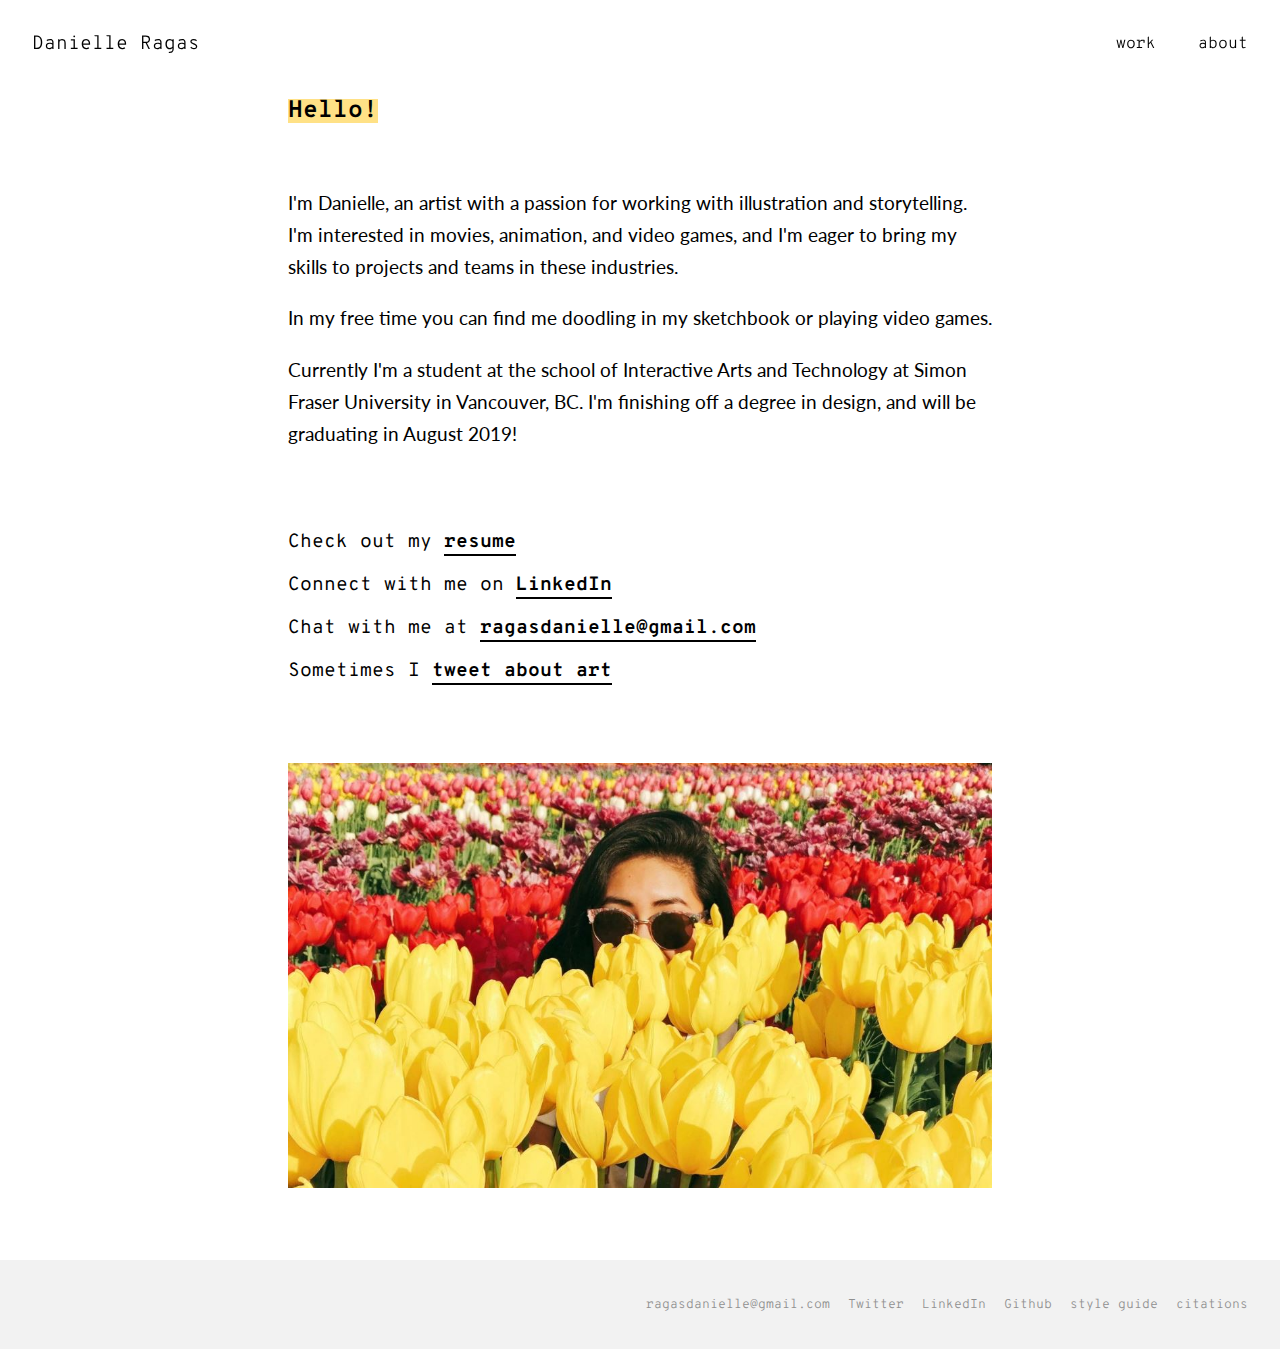
==== commit 885c36e0: "sass update" ====
--- a/about.html
+++ b/about.html
@@ -3,7 +3,7 @@
   <head>
     <meta charset="utf-8">
     <title>Danielle Ragas | About</title>
-    <link rel="stylesheet" type="text/css" href="css/normalize.css" />
+    <link rel="stylesheet" type="text/css" href="css/normalize-dist.css" />
     <link rel="stylesheet" type="text/css" href="css/main.css" />
     <link rel="stylesheet" type="text/css" href="css/grids.css" />
     <meta name="viewport" content="width=device-width, initial-scale=1">
@@ -21,7 +21,7 @@
         <div class="col-nav">
           <div class="nav-links">
             <a class="nav-link" href="index.html">work</a>
-            <a class="nav-link" href="about.html">bio</a>
+            <a class="nav-link" href="about.html">about</a>
           </div>
         </div>
 
@@ -40,7 +40,7 @@
 
               <div class="about-links ">
                 <p>Check out my <a href="docs/DanielleRagas_resume.pdf">resume</a></p>
-                <p>Connect with me on <a href="#">LinkedIn</a></p>
+                <p>Connect with me on <a href="https://www.linkedin.com/in/daniellerr/">LinkedIn</a></p>
                 <p>Chat with me at <a href="mailto:ragasdanielle@gmail.com">ragasdanielle@gmail.com</a></p>
                 <p>Sometimes I <a href="https://twitter.com/tsuyuus">tweet about art</a></p>
               </div>
--- a/css/main.css
+++ b/css/main.css
@@ -1,549 +1 @@
-@import url('https://fonts.googleapis.com/css?family=Overpass+Mono:300,400,600|Lato:400,700');
-
-body{
-  color: #000;
-  margin:0;
-  font-family: 'Lato', sans-serif;
-  line-height: 1.5rem;
-}
-
-html, body { height: 100%; }
-
-p{
-  line-height: 1.6rem;
-}
-
-a{
-  text-decoration: none;
-  color: #000;
-  transition: 0.1s;
-}
-
-.container a{
-  font-weight: bold;
-  border-bottom: 2px solid #000;
-}
-
-.container a:hover{
-  background: #ffe186;
-  transition: 0.2s;
-  border-bottom: 2px solid #ffe186;
-}
-
-.container{
-  width: 55%;
-  margin: 5.5rem auto 4.5rem;
-}
-
-.illust-container1{
-  width: 55%;
-  margin: 5.5rem auto 0;
-}
-
-.illust-container1 a{
-  font-weight: bold;
-  border-bottom: 2px solid #000;
-}
-
-.illust-container1 a:hover{
-  background: #ffe186;
-  transition: 0.2s;
-  border-bottom: 2px solid #ffe186;
-}
-
-.illust-container2{
-  width: 55%;
-  margin: 0 auto 4.5rem;
-}
-
-.illust-container1 figure, .wide-container figure{
-  margin-bottom: 0;
-}
-
-.index-container{ /* change width back to 44*/
-  width:100%;
-  padding: 0 2rem;
-  margin: 5.5rem auto 0;
-}
-
-.wide-container{
-  width:75%;
-  padding: 0 2rem;
-  margin: 0 auto 0.5rem;
-}
-
-::selection {
-  background: #e3e3e3;
-}
-
-::-moz-selection {
-  background: #e3e3e3;
-}
-
-h1, h2, h3, h4, h5{
-  font-family: 'Overpass Mono', sans-serif;
-  margin: 0.7rem 0;
-}
-
-h2{
-  background: #ffe186;
-  display: inline-block;
-  font-size: 1.5rem;
-}
-
-.index-container h2{
-  background: #fff;
-}
-
-h5{
-  line-height: 0;
-}
-
-ul{
-  list-style-type: none;
-  padding: 0 2rem 0 0;
-  margin-top: 0;
-}
-
-.citations ul{
-  line-height: 2.5rem;
-}
-
-img{
-  width: 100%;
-  height: 100%;
-  vertical-align: bottom;
-}
-
-figure{
-  margin: 0 0 0.5rem 0;
-}
-
-figcaption{
-  font-family: 'Overpass Mono', sans-serif;
-  font-size: 0.9rem;
-}
-
-.space{
-  margin-top:3rem;
-}
-
-.image-link{
-  -webkit-filter: grayscale(0%);
-  filter: grayscale(0%);
-  transition: 0.2s;
-}
-
-.image-link:hover{
-  -webkit-filter: grayscale(50%);
-  filter: grayscale(50%);
-  transition: 0.2s;
-}
-
-.image-header{
-  padding: 8rem;
-  background: center / cover no-repeat url("../images/coverImages/amorphousCover.jpg");
-}
-
-.index-image{
-  padding: 20rem 0 5rem 5rem;
-  min-height: 20rem;
-  -webkit-filter: grayscale(0%);
-  filter: grayscale(0%);
-  transition: 0.2s;
-  background-color: #e3e3e3;
-
-}
-
- .index-image:hover{
-  -webkit-filter: grayscale(50%);
-  filter: grayscale(50%);
-  transition: 0.2s;
-}
-
-/*
-.overlay{
-  height: 100%;
-  width: 100%;
-  opacity: 1;
-  transition: 0.4s;
-}
-*/
-
-.overlay-container {
-  position: relative;
-  width: 100%;
-}
-
-.overlay {
-  position: absolute;
-  top: 0;
-  bottom: 0;
-  left: 0;
-  right: 0;
-  height: 100%;
-  width: 100%;
-  opacity: 0;
-  transition: .2s;
-  background-color: rgba(150, 150,150, 0.2);
-}
-
-.overlay-container:hover .overlay {
-  opacity: 1;
-}
-
-.text {
-  color: #000;
-  background: #fff;
-
-  position: absolute;
-  bottom: 5%;
-  left: 5%;
-
-  padding: 0.5rem 0.5rem 0.3rem;
-  font-weight: 600;
-}
-
-.wide-container .text {
-  font-size: 0.8rem;
-  padding: 0.2rem 0.2rem 0;
-}
-
-.beep{
-  background:center / cover no-repeat url("../images/coverImages/beepCover.jpg");
-}
-
-.beep-c{
-  background-color: #00e0ff;
-}
-
-.bioware{
-  /* background: linear-gradient(rgba(255,255,255,0), rgba(255,255,255,0)), center / cover no-repeat url("../images/coverImages/anthemCover.png");
-  transition: background-color 0.2s; */
-  background: center / cover no-repeat url("../images/coverImages/anthemCover.png");
-}
-
-/* .bioware:hover{ doesnt transition!
-  background: linear-gradient(rgba(255,255,255,0.5), rgba(255,255,255,0.5)), center / cover no-repeat url("../images/coverImages/anthemCover.png");
-  transition: background-color 0.2s;
-} */
-
-.bioware-c{
-  background-color: #ff0000;
-}
-
-.illust{
-  background: center / cover no-repeat url("../images/coverImages/coffeeCover.png");
-}
-
-.illust-c{
-  background-color: #ffb000;
-}
-
-.amorphous{
-  background: center / cover no-repeat url("../images/coverImages/amorphousCover.jpg");
-}
-
-.amorphous-c{
-  background-color: #3b00ff;
-}
-
-nav{
-  background-color: rgba(255, 255, 255, 0.85);
-  width: 100%;
-  margin:0;
-  padding: 1.5rem 1.5rem 1.5rem 2rem;
-  position: fixed;
-  top:0;
-  left:0;
-  overflow: hidden;
-  font-family: 'Overpass Mono', sans-serif;
-  z-index: 99;
-}
-
-.nav-link{
-  margin-left: 2rem;
-  transition: 0.2s;
-}
-
-.nav-link:hover, .nav-title:hover{
-  transition: 0.2s;
-  border-bottom: 4px solid #ffe186;
-}
-
-.nav-links{
-  text-align: right;
-  padding: 0.5rem;
-  text-transform: lowercase;
-  font-weight: 300;
-}
-
-.nav-link-example a{
-  transition: 0.2s;
-  background: #fff;
-  text-transform: lowercase;
-  font-family: 'Overpass Mono', sans-serif;
-  font-weight: 300;
-  border-bottom: 0;
-}
-
-.nav-link-example a:hover{
-  transition: 0.2s;
-  background: #fff;
-  border-bottom: 4px solid #ffe186;
-}
-
-.nav-title{
-  text-align: left;
-  padding: 0;
-  margin: 0;
-  font-size: 1.2rem;
-  font-weight: 300;
-  transition: 0.3s;
-  line-height: normal;
-}
-
-footer{
-  background: #f2f2f2;
-  padding: 2rem;
-  text-align: right;
-  font-family: 'Overpass Mono', sans-serif;
-}
-
-.footer-link{
-  font-size: 0.75rem;
-  margin-left: 0.5rem;
-  font-weight: 300;
-  color: #909090;
-  transition: 0.2s;
-}
-
-.footer-link:hover{
-  color: #000;
-  transition: 0.2s;
-  border-bottom: 1px solid #000;
-}
-
-.element{
-  background: #FFF;
-  padding: 0 0 0.5rem 0rem;
-}
-
-.h1-styleguide{
-  font-size: 2rem;
-  font-weight: bold;
-  margin: 1rem 0 1rem 0;
-}
-
-.font-styleguide{
-  font-size: 1.5rem;
-  margin-top: 0;
-}
-
-.divider{
-  border-top: 3px solid #e3e3e3;
-  padding: 1rem 0 0 0;
-}
-
-.divider-col-2{
-}
-
-.main{
-  font-family: 'Lato', sans-serif;
-}
-
-.secondary{
-  font-family: 'Overpass Mono', sans-serif;
-}
-
-/* .proj-name{
-  font-size: 1.8rem;
-  background: #fff;
-  background: #ffe186;
-  font-weight: bold;
-  margin: 0.5rem 0 0;
-  padding: 0.3rem 0.3rem 0;
-} */
-
-.proj-name{
-  font-size: 3rem;
-  line-height: 3rem;
-  background: #fff;
-  margin: 1rem 0;
-  /* padding: 0.3rem 0.3rem 0; */
-}
-
-.proj-role{
-  font-size: 1.5rem;
-  background: #fff;
-  /* font-style: italic; */
-  margin: 1rem 0;
-  /* padding: 0.2rem 0; */
-}
-
-.index-image h3{
-  margin-top: 0;
-}
-
-.about{
-  font-size: 1.2rem;
-  line-height: 2rem;
-  margin-top: 1rem;
-}
-
-.about-title{
-  margin-bottom: 3rem;
-}
-
-.about-header{
-  padding: 7rem;
-  background: center / cover no-repeat url("../images/coverImages/coffeeCover.png");
-}
-
-.about-links{
-  margin: 5rem 0;
-  font-size: 1.2rem;
-  font-family: 'Overpass Mono', sans-serif;
-}
-
-.bg{
-  display: inline-block;
-  margin-bottom: 0.5rem;
-  border: 1px solid #000;
-  padding:4rem 0 1rem 1rem;
-  width:100%;
-}
-
-.footer-colour{
-  background: #f2f2f2;
-  display: inline-block;
-  margin-bottom: 0.5rem;
-  padding:4rem 0 1rem 1rem;
-  width:100%;
-}
-
-.accent{
-  background: #ffe186;
-  display: inline-block;
-  margin-bottom: 0.5rem;
-  padding:4rem 0 1rem 1rem;
-  width:100%;
-}
-
-.index-link{
-  width: 100%;
-  margin-bottom: 2rem;
-  /* display: block;
-  height: auto; */
-}
-
-.footer p{
-  display: inline-block;
-}
-
-.desc{
-  /* width: 50%;
-  margin:auto; */
-  padding: 8rem 0 8rem 1rem;
-}
-
-.index-container figure{
-  margin: 0;
-  padding: 0;
-}
-
-.birds{
-    margin-left: 0.5rem;
-}
-
-
-
-@media only screen and (max-width: 820px) {
-  .container{
-    width: 100%;
-    padding: 0 2rem;
-    margin: 10rem auto 2rem;
-  }
-
-  .illust-container1{
-    width: 100%;
-    padding: 0 2rem;
-    margin: 10rem auto 2rem;
-  }
-
-  .illust-container2{
-    width: 100%;
-    padding: 0 2rem;
-    margin: 0 auto 2rem;
-  }
-
-  .index-container{
-    margin: 5.5rem auto 0;
-  }
-
-  .wide-container{
-    width: 100%;
-    padding: 0 2rem;
-    margin: 0rem auto;
-  }
-
-.birds{
-  margin-top: 0rem;
-}
-
-  figure{
-    margin: 0 0 0.5rem 0
-  }
-
-  /* .nav-links{
-    text-align: left;
-    padding-left: 0;
-  } */
-
-  /* .nav-link{
-    margin-left: 0;
-    margin-right:2rem;
-  } */
-
-  .divider-col-2{
-    border-top: 3px solid #e3e3e3;
-  }
-
-  .secondary{
-    margin-top:2rem;
-  }
-
-  /* .beep{
-    padding: 5rem;
-    width: 100%;
-  }
-
-  .bioware{
-    padding: 5rem;
-    width: 100%;  }
-
-  .illust{
-    padding: 5rem;
-    width: 100%;  }
-
-  .amorphous{
-    padding: 5rem;
-    width: 100%;  }
-*/
-
-
-  .index-image{
-    padding: 10rem 0 1.2rem 2rem;
-    width: 100%;
-  }
-
-  /* footer{
-    text-align: left;
-  } */
-
-  /* .footer-link{
-    margin: 0 0.5rem 0 0;
-  } */
-
-
-}
+@import url("https://fonts.googleapis.com/css?family=Overpass+Mono:300,400,600|Lato:400,700");body{color:#000;margin:0;font-family:"Lato",sans-serif;line-height:1.5rem}body,html{height:100%}a{text-decoration:none;color:#000;-webkit-transition:.2s;-o-transition:.2s;transition:.2s}.container a{font-weight:bold;border-bottom:2px solid #000}.container a:hover{background:#ffe186;-webkit-transition:.2s;-o-transition:.2s;transition:.2s;border-bottom:2px solid #ffe186}.container{width:55%;margin:5.5rem auto 4.5rem}::-moz-selection{background:#e3e3e3}::selection{background:#e3e3e3}::-moz-selection{background:#e3e3e3}h1,h2,h3,h4,h5{font-family:"Overpass Mono",sans-serif;margin:0.7rem 0}h2{background:#ffe186;display:inline-block;font-size:1.5rem}h5{line-height:0}ul{list-style-type:none;padding:0 2rem 0 0;margin-top:0}img{width:100%;height:100%;vertical-align:bottom}figure{margin:0 0 0.5rem 0}figcaption{font-family:"Overpass Mono",sans-serif;font-size:0.9rem;margin-bottom:1.5rem}.space{margin-top:3rem}.element{background:#fff;padding:0 0 0.5rem 0rem}.proj-name{font-size:3rem;line-height:3rem;background:#fff;margin:1rem 0}.proj-role{font-size:1.5rem;background:#fff;margin:1rem 0}.index-image h3{margin-top:0}.col-2-images{margin-left:0.5rem}.illust-container1{width:55%;margin:5.5rem auto 0}.illust-container1 a{font-weight:bold;border-bottom:2px solid #000}.illust-container1 a:hover{background:#ffe186;-webkit-transition:.2s;-o-transition:.2s;transition:.2s;border-bottom:2px solid #ffe186}.wide-container{width:75%;padding:0 2rem;margin:0 auto 0.5rem}.illust-container2{width:55%;margin:0 auto 4.5rem}.illust-container1 figure,.wide-container figure{margin-bottom:0}.index-link{width:100%;margin-bottom:2rem}.index-container{width:100%;padding:0 2rem;margin:5.5rem auto 0}.index-container h2{background:#fff}.index-container figure{margin:0;padding:0}.index-image{padding:20rem 0 5rem 5rem;min-height:20rem;-webkit-filter:grayscale(0%);filter:grayscale(0%);-webkit-transition:.2s;-o-transition:.2s;transition:.2s;background-color:#e3e3e3}.index-image:hover{-webkit-filter:grayscale(50%);filter:grayscale(50%);-webkit-transition:.2s;-o-transition:.2s;transition:.2s}.beep{background:center/cover no-repeat url("../images/coverImages/beepCover.jpg")}.bioware{background:center/cover no-repeat url("../images/coverImages/anthemCover.jpg")}.illust{background:center/cover no-repeat url("../images/coverImages/coffeeCover.jpg")}.amorphous{background:center/cover no-repeat url("../images/coverImages/amorphousCover.jpg")}.image-link{-webkit-filter:grayscale(0%);filter:grayscale(0%);-webkit-transition:.2s;-o-transition:.2s;transition:.2s}.image-link:hover{-webkit-filter:grayscale(50%);filter:grayscale(50%);-webkit-transition:.2s;-o-transition:.2s;transition:.2s}.h1-styleguide{font-size:2rem;font-weight:bold;margin:1rem 0 1rem 0}.font-styleguide{font-size:1.5rem;margin-top:0}.divider{border-top:3px solid #e3e3e3;padding:1rem 0 0 0}.main{font-family:"Lato",sans-serif}.secondary{font-family:"Overpass Mono",sans-serif}.bg{display:inline-block;margin-bottom:0.5rem;border:1px solid #000;padding:4rem 0 1rem 1rem;width:100%}.footer-colour{background:#f2f2f2;display:inline-block;margin-bottom:0.5rem;padding:4rem 0 1rem 1rem;width:100%}.accent{background:#ffe186;display:inline-block;margin-bottom:0.5rem;padding:4rem 0 1rem 1rem;width:100%}.citations ul{line-height:2.5rem}.overlay-container{position:relative;width:100%}.overlay{position:absolute;top:0;bottom:0;left:0;right:0;height:100%;width:100%;opacity:0;-webkit-transition:.2s;-o-transition:.2s;transition:.2s;background-color:rgba(150,150,150,0.2)}.overlay-container:hover .overlay{opacity:1}.overlay-container:hover img{-webkit-filter:grayscale(50%);filter:grayscale(50%);-webkit-transition:.2s;-o-transition:.2s;transition:.2s}.text{color:#000;background:#fff;position:absolute;bottom:5%;left:5%;padding:0.5rem 0.5rem 0.3rem;font-weight:600}.wide-container .text{font-size:0.8rem;padding:0.2rem 0.2rem 0}nav{background-color:rgba(255,255,255,0.85);width:100%;margin:0;padding:1.5rem 1.5rem 1.5rem 2rem;position:fixed;top:0;left:0;overflow:hidden;font-family:"Overpass Mono",sans-serif;z-index:99}.nav-link{margin-left:2rem;-webkit-transition:.2s;-o-transition:.2s;transition:.2s}.nav-link:hover,.nav-title:hover{-webkit-transition:.2s;-o-transition:.2s;transition:.2s;border-bottom:4px solid #ffe186}.nav-links{text-align:right;padding:0.5rem;text-transform:lowercase;font-weight:300}.nav-link-example a{-webkit-transition:.2s;-o-transition:.2s;transition:.2s;background:#fff;text-transform:lowercase;font-family:"Overpass Mono",sans-serif;font-weight:300;border-bottom:0}.nav-link-example a:hover{-webkit-transition:.2s;-o-transition:.2s;transition:.2s;background:#fff;border-bottom:4px solid #ffe186}.nav-title{text-align:left;padding:0;margin:0;font-size:1.2rem;font-weight:300;-webkit-transition:.2s;-o-transition:.2s;transition:.2s;line-height:normal}footer{background:#f2f2f2;padding:2rem;text-align:right;font-family:"Overpass Mono",sans-serif}.footer-link{font-size:0.8rem;margin-left:0.5rem;font-weight:300;color:#909090;-webkit-transition:.2s;-o-transition:.2s;transition:.2s}.footer-link:hover{color:#000;-webkit-transition:.2s;-o-transition:.2s;transition:.2s;border-bottom:1px solid #000}.about{font-size:1.2rem;line-height:2rem;margin-top:1rem}.about-title{margin-bottom:3rem}.about-header{padding:7rem;background:center/cover no-repeat url("../images/coverImages/coffeeCover.png")}.about-links{margin:5rem 0;font-size:1.2rem;font-family:"Overpass Mono",sans-serif}@media only screen and (max-width:820px){.container,.illust-container1{width:100%;padding:0 2rem;margin:6rem auto 2rem}.illust-container2{width:100%;padding:0 2rem;margin:0 auto 2rem}.index-container{margin:5.5rem auto 0}.wide-container{width:100%;margin:0rem auto}figure{margin:0}.divider-col-2{border-top:3px solid #e3e3e3}.col-2-images,.secondary{margin-top:2rem}.index-image{padding:10rem 0 1.2rem 2rem;width:100%}.illust-container1 .element{padding-bottom:0}}@media only screen and (max-width:735px){.proj-name{font-size:1.5rem;line-height:1.7rem}.proj-role{font-size:1rem}}@media only screen and (max-width:500px){.container,.illust-container1{width:100%;padding:0 2rem;margin:8rem auto 2rem}}@media only screen and (max-width:375px){.index-container{margin:7rem auto 0}}--- a/css/grids.css
+++ b/css/grids.css
@@ -1,166 +1 @@
-*, *::after, *::before{
-  box-sizing: border-box;
-}
-
-.col-container, .col-container-info{
-  display: flex;
-  display: -webkit-flex;
-  display: -ms-flex;
-
-  flex-wrap: wrap;
-  -webkit-flex-wrap: wrap;
-  -ms-flex-wrap: wrap;
-
-  align-items: flex-start;
-  -webkit-align-items: flex-start;
-  -ms-align-items: flex-start;
-}
-
-.index{
-  display: flex;
-  display: -webkit-flex;
-  display: -ms-flex;
-
-  flex-wrap: wrap;
-  -webkit-flex-wrap: wrap;
-  -ms-flex-wrap: wrap;
-
-  align-items: stretch;
-  -webkit-align-items: stretch;
-  -ms-align-items: stretch;
-}
-
-.col-container-nav{
-  display: flex;
-  display: -webkit-flex;
-  display: -ms-flex;
-
-  flex-wrap: wrap;
-  -webkit-flex-wrap: wrap;
-  -ms-flex-wrap: wrap;
-
-  align-items: center;
-  -webkit-align-items: center;
-  -ms-align-items: center;
-}
-
-.col-projects{
-}
-
-.col-desc{
-  flex: 1 1 6rem;
-  margin-right: 3rem;
-}
-
-.col, .col-info{
-  flex: 1 1 0;
-  -webkit-flex: 1 1 0;
-  -ms-webkit-flex:  1 1 0;
-}
-
-.wide-container .col{
-  margin: 0 0.5rem 0 0;
-}
-
-.spacing .col{
-  margin: 0 0.5rem 0 0;
-}
-
-.spacing .col:last-child{
-  margin: 0;
-}
-
-.col-nav{
-  flex: 2 1 0;
-  -webkit-flex: 2 1 0;
-  -ms-webkit-flex:  2 1 0;
-}
-
-.col-2{
-  margin-left: 1rem;
-}
-
-.align{
-  align-items: baseline;
-}
-
-.col-index:first-child{
-  width: 60%;
-  margin-bottom: 1rem;
-}
-
-.col-index:nth-child(even){
-  width: 40%;
-  margin-bottom: 1rem;
-}
-
-.col-desc-large{
-  flex: 2 1 5rem;
-  margin-right: 3rem;
-}
-
-.col-desc-larger{
-  flex: 2 1 0;
-  margin-right: 3rem;
-}
-
-.content {
-  min-height: 100%;
-  display: flex;
-  flex-direction: column;
-  align-items: stretch;
-}
-
-main{
-  flex-grow: 1;
-}
-
-header, footer, main{
-  flex-shrink: 0;
-}
-
-
-
-@media only screen and (max-width: 820px) {
-  .col-container{
-    flex-direction: column;
-  }
-
-  .col-container-info{
-    margin-top: 2rem;
-  }
-
-  .col:last-child{
-    margin-left: 0rem;
-  }
-
-  .col{
-    width: 100%;
-    margin-bottom: 2rem;
-  }
-
-  .col-index{
-    width: 100%;
-  }
-  .col-index:nth-child(even){
-    width: 100%;
-  }
-
-  .col-2{
-    margin-left: 0;
-  }
-
-  .col-nav{
-    flex: 1 1 0;
-    -webkit-flex: 1 1 0;
-    -ms-webkit-flex:  1 1 0;
-  }
-
-  .wide-container .col{
-    margin-bottom: 2rem;
-  }
-
-  .spacing .col{
-    margin-bottom: 2rem;
-  }
-}
+*,:after,:before{-webkit-box-sizing:border-box;box-sizing:border-box}.col-container,.col-container-info{display:-webkit-box;display:-moz-box;display:-ms-flexbox;display:-webkit-flex;display:flex;-webkit-flex-wrap:wrap;-moz-flex-wrap:wrap;-ms-flex-wrap:wrap;flex-wrap:wrap;-webkit-align-items:flex-start;-moz-align-items:flex-start;-ms-align-items:flex-start;-webkit-box-align:start;-ms-flex-align:start;align-items:flex-start}.index{display:-webkit-box;display:-moz-box;display:-ms-flexbox;display:-webkit-flex;display:flex;-webkit-flex-wrap:wrap;-moz-flex-wrap:wrap;-ms-flex-wrap:wrap;flex-wrap:wrap;-webkit-align-items:stretch;-moz-align-items:stretch;-ms-align-items:stretch;-webkit-box-align:stretch;-ms-flex-align:stretch;align-items:stretch}.col-container-nav{display:-webkit-box;display:-moz-box;display:-ms-flexbox;display:-webkit-flex;display:flex;-webkit-flex-wrap:wrap;-moz-flex-wrap:wrap;-ms-flex-wrap:wrap;flex-wrap:wrap;-webkit-align-items:center;-moz-align-items:center;-ms-align-items:center;-webkit-box-align:center;-ms-flex-align:center;align-items:center}.col-nav{-webkit-box-flex:2 1 0;-moz-box-flex:2 1 0;-webkit-flex:2 1 0;-ms-flex:2 1 0;flex:2 1 0}.col-desc{-webkit-box-flex:1 1 6rem;-moz-box-flex:1 1 6rem;-webkit-flex:1 1 6rem;-ms-flex:1 1 6rem;flex:1 1 6rem;margin-right:3rem}.col,.col-info{-webkit-box-flex:1 1 0;-moz-box-flex:1 1 0;-webkit-flex:1 1 0;-ms-flex:1 1 0;flex:1 1 0}.spacing .col,.wide-container .col{margin:0 0.5rem 0 0}.spacing .col:last-child{margin-right:0}.col-2{margin-left:2rem}.align{-webkit-align-items:baseline;-moz-align-items:baseline;-ms-align-items:baseline;-webkit-box-align:baseline;-ms-flex-align:baseline;align-items:baseline}.col-index:first-child{width:60%;margin-bottom:1rem}.col-index:nth-child(2n){width:40%;margin-bottom:1rem}.col-desc-large{-webkit-box-flex:2 1 5rem;-moz-box-flex:2 1 5rem;-webkit-flex:2 1 5rem;-ms-flex:2 1 5rem;flex:2 1 5rem;margin-right:3rem}.col-desc-larger{-webkit-box-flex:2 1 0;-moz-box-flex:2 1 0;-webkit-flex:2 1 0;-ms-flex:2 1 0;flex:2 1 0;margin-right:3rem}.content{min-height:100%;display:-webkit-box;display:-moz-box;display:-ms-flexbox;display:-webkit-flex;display:flex;-webkit-flex-direction:column;-moz-flex-direction:column;-ms-flex-direction:column;-webkit-box-orient:vertical;-webkit-box-direction:normal;flex-direction:column;-webkit-align-items:stretch;-moz-align-items:stretch;-ms-align-items:stretch;-webkit-box-align:stretch;-ms-flex-align:stretch;align-items:stretch}main{-webkit-flex-grow:1;-moz-flex-grow:1;-ms-flex-grow:1;-webkit-box-flex:1;-ms-flex-positive:1;flex-grow:1}footer,header,main{-webkit-flex-shrink:0;-moz-flex-shrink:0;-ms-flex-shrink:0;-ms-flex-negative:0;flex-shrink:0}@media only screen and (max-width:820px){.col-container{-webkit-flex-direction:column;-moz-flex-direction:column;-ms-flex-direction:column;-webkit-box-orient:vertical;-webkit-box-direction:normal;flex-direction:column}.col-container-info,.col:nth-child(n+2){margin-top:2rem}.col-2,.col:last-child{margin-left:0rem}.col,.col-index,.col-index:nth-child(2n){width:100%}.col-nav{-webkit-box-flex:1 1 0;-moz-box-flex:1 1 0;-webkit-flex:1 1 0;-ms-flex:1 1 0;flex:1 1 0}.col-2-images,.wide-container{margin-bottom:2rem}}